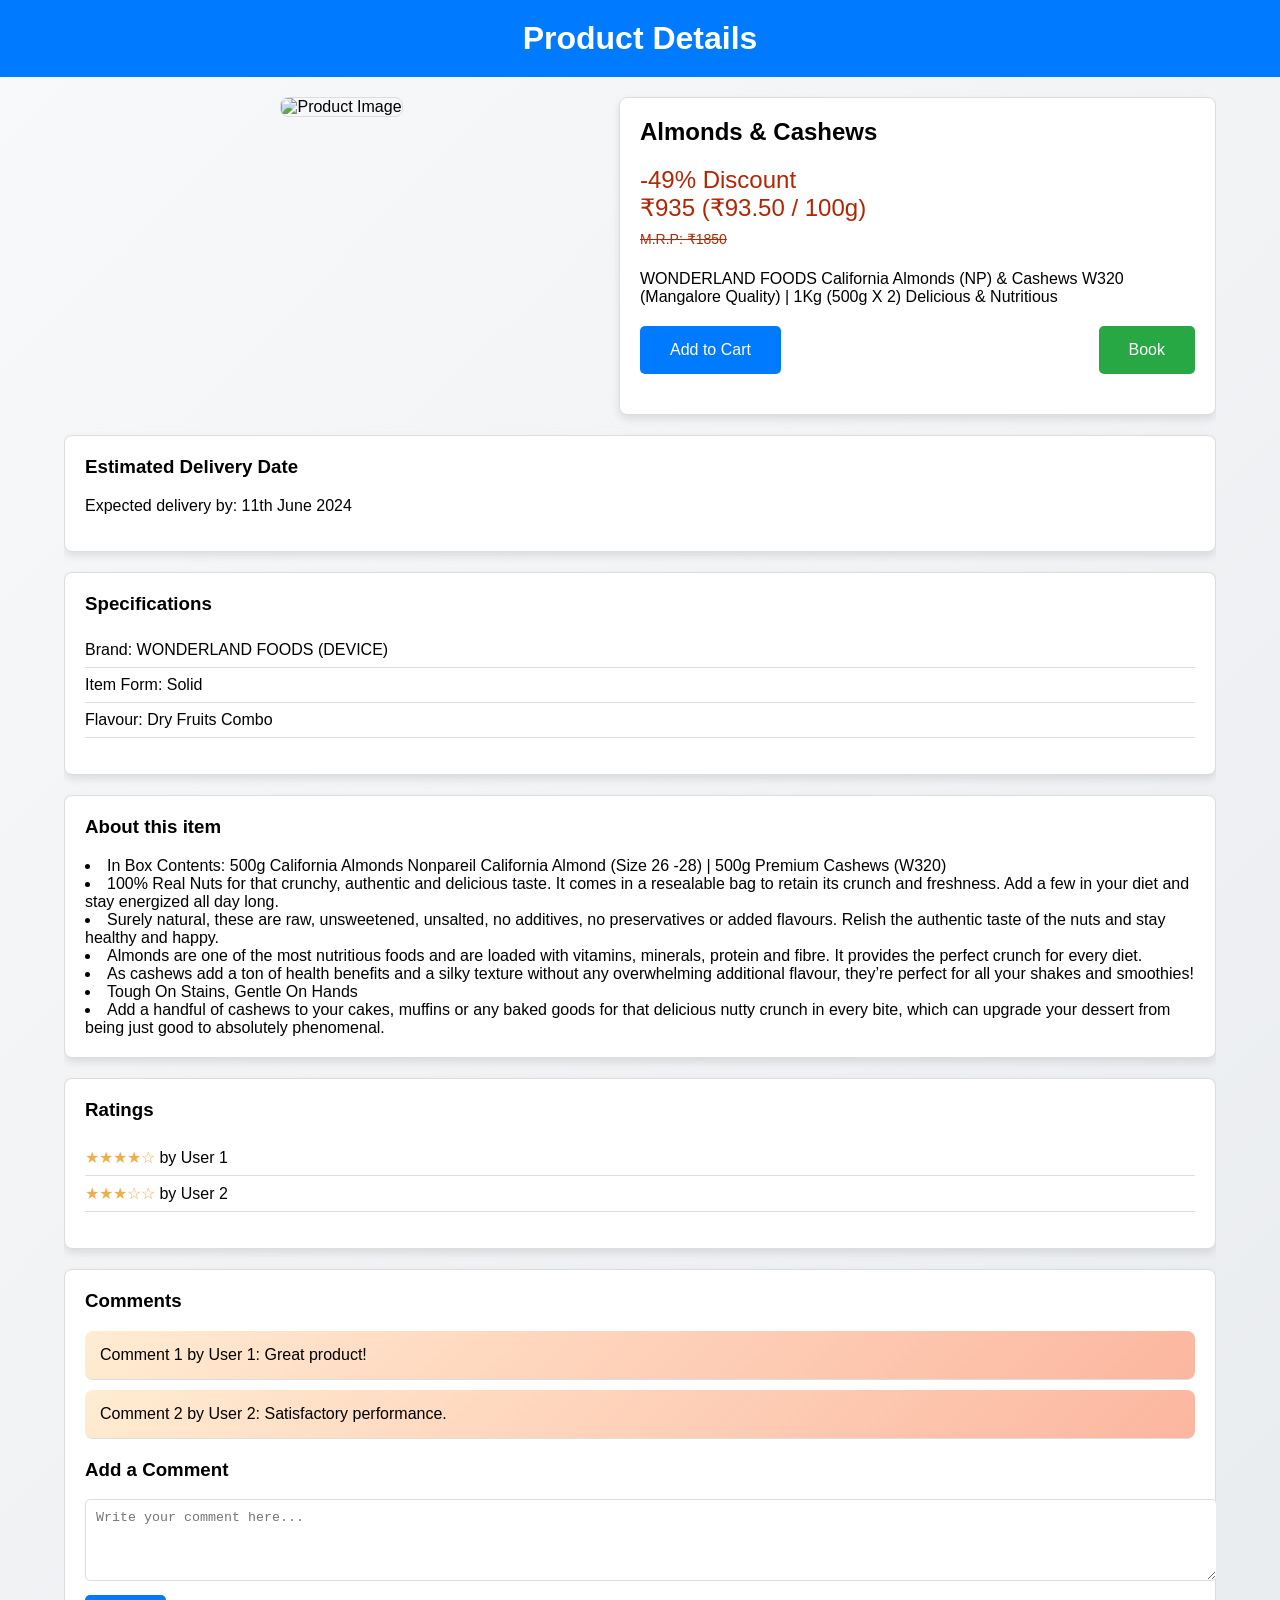
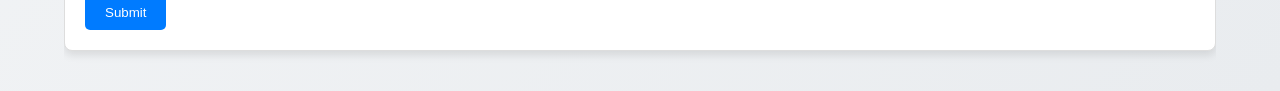
==== almonds.html @ 6115748b "Add files via upload" ====
<!DOCTYPE html>
<html lang="en">

<head>
    <meta charset="UTF-8">
    <meta name="viewport" content="width=device-width, initial-scale=1.0">
    <title>Almonds & Cashews</title>
    <style>
        body {
            font-family: Arial, sans-serif;
            margin: 0;
            padding: 0;
            background: linear-gradient(135deg, #f8f9fa, #e9ecef);
        }

        .container {
            width: 90%;
            margin: auto;
            overflow: hidden;
            padding: 20px 0;
        }

        .header {
            background: #007bff;
            color: #fff;
            padding: 20px 0;
            text-align: center;
        }

        .header h1 {
            margin: 0;
        }

        .product-detail {
            display: flex;
            flex-wrap: wrap;
            justify-content: space-between;
        }

        .product-images {
            flex: 1 1 45%;
            text-align: center;
        }

        .product-images img {
            width: 300px;
            height: 300px;
            border: 1px solid #ddd;
            border-radius: 8px;
            margin-bottom: 15px;
        }

        .product-info {
            flex: 1 1 45%;
            padding: 20px;
            border: 1px solid #ddd;
            border-radius: 8px;
            background: #fff;
            box-shadow: 0 4px 8px rgba(0, 0, 0, 0.1);
        }

        .product-info h2 {
            margin-top: 0;
        }

        .product-price {
            color: #b12704;
            font-size: 24px;
            margin: 20px 0;
        }

        .product-description {
            margin: 20px 0;
        }

        .buttons {
            display: flex;
            justify-content: space-between;
            margin: 20px 0;
        }

        .buttons a {
            display: inline-block;
            padding: 15px 30px;
            text-align: center;
            text-decoration: none;
            font-size: 16px;
            border-radius: 5px;
            transition: background 0.3s;
            color: #fff;
        }

        .add-to-cart {
            background: #007bff;
        }

        .add-to-cart:hover {
            background: #0056b3;
        }

        .book {
            background: #28a745;
        }

        .book:hover {
            background: #218838;
        }

        .product-specifications,
        .user-ratings,
        .comments,
        .delivery-date
         {
            margin: 20px 0;
            padding: 20px;
            border: 1px solid #ddd;
            border-radius: 8px;
            background: #fff;
            box-shadow: 0 4px 8px rgba(0, 0, 0, 0.1);
        }

        .product-specifications h3,
        .user-ratings h3,
        .comments h3,
        .delivery-date h3
         {
            margin-top: 0;
        }

        .product-specifications ul,
        .user-ratings ul,
        .comments ul {
            list-style-type: none;
            padding: 0;
        }

        .product-specifications ul li,
        .user-ratings ul li,
        .comments ul li {
            padding: 8px 0;
            border-bottom: 1px solid #ddd;
        }

        .rating {
            color: #f0ad4e;
        }

        .comment-form {
            margin-top: 20px;
        }

        .comment-form textarea {
            width: 100%;
            padding: 10px;
            border: 1px solid #ddd;
            border-radius: 5px;
        }

        .comment-form button {
            display: inline-block;
            padding: 10px 20px;
            margin-top: 10px;
            background: #007bff;
            color: #fff;
            border: none;
            border-radius: 5px;
            cursor: pointer;
            transition: background 0.3s;
        }

        .comment-form button:hover {
            background: #0056b3;
        }

        .comments ul li {
            background: linear-gradient(135deg, #ffecd2, #fcb69f);
            margin: 10px 0;
            padding: 15px;
            border-radius: 8px;
        }

        .mrp {
            font-size: 14px;
        }
    </style>
    <script>
        function addComment() {
            const commentText = document.getElementById('comment-text').value;
            const commentList = document.getElementById('comment-list');
            const newComment = document.createElement('li');
            newComment.textContent = commentText;
            newComment.style.background = 'linear-gradient(135deg, #ffecd2, #fcb69f)';
            newComment.style.margin = '10px 0';
            newComment.style.padding = '15px';
            newComment.style.borderRadius = '8px';
            commentList.appendChild(newComment);
            document.getElementById('comment-text').value = '';
        }
    </script>
</head>

<body>
    <div class="header">
        <h1>Product Details</h1>
    </div>
    <div class="container">
        <div class="product-detail">
            <div class="product-images">
                <img src="https://m.media-amazon.com/images/I/71aA1VM6pPL._AC_UL480_FMwebp_QL65_.jpg"
                    alt="Product Image">
            </div>
            <div class="product-info">
                <h2>Almonds & Cashews</h2>
                <div class="product-price">-49% Discount <br>₹935 (₹93.50 / 100g) <br><span class="mrp"><strike>M.R.P:
                            ₹1850</strike></span>
                </div>
                <div class="product-description">
                    <p>WONDERLAND FOODS California Almonds (NP) & Cashews W320 (Mangalore Quality) | 1Kg (500g X 2) Delicious & Nutritious
                    </p>
                </div>
                <div class="buttons">
                    <a href="cart.html" class="add-to-cart">Add to Cart</a>
                    <a href="book.html" class="book">Book</a>
                </div>
            </div>
        </div>
        <div class="delivery-date">
            <h3>Estimated Delivery Date</h3>
            <p>Expected delivery by: 11th June 2024</p>
        </div>
        <div class="product-specifications">
            <h3>Specifications</h3>
            <ul>
                <li>Brand:	WONDERLAND FOODS (DEVICE)</li>
                <li>Item Form:	Solid</li>
                <li>Flavour:	Dry Fruits Combo</li>
                
            </ul>
        </div>
        <div class="product-specifications">
            <h3>About this item</h3>
            <li>In Box Contents: 500g California Almonds Nonpareil California Almond (Size 26 -28) | 500g Premium Cashews (W320)</li>
            <li>100% Real Nuts for that crunchy, authentic and delicious taste. It comes in a resealable bag to retain its crunch and freshness. Add a few in your diet and stay energized all day long.</li>
            <li>Surely natural, these are raw, unsweetened, unsalted, no additives, no preservatives or added flavours. Relish the authentic taste of the nuts and stay healthy and happy.</li>
           <li>Almonds are one of the most nutritious foods and are loaded with vitamins, minerals, protein and fibre. It provides the perfect crunch for every diet.</li>
            <li>As cashews add a ton of health benefits and a silky texture without any overwhelming additional flavour, they’re perfect for all your shakes and smoothies!</li>
           <li> Tough On Stains, Gentle On Hands</li>
           <li> Add a handful of cashews to your cakes, muffins or any baked goods for that delicious nutty crunch in every bite, which can upgrade your dessert from being just good to absolutely phenomenal.</li>
        </div>
        
        <div class="user-ratings">
            <h3>Ratings</h3>
            <ul>
                <li>
                    <span class="rating">★★★★☆</span> by User 1
                </li>
                <li>
                    <span class="rating">★★★☆☆</span> by User 2
                </li>
            </ul>
        </div>
        <div class="comments">
            <h3>Comments</h3>
            <ul id="comment-list">
                <li>Comment 1 by User 1: Great product!</li>
                <li>Comment 2 by User 2: Satisfactory performance.</li>
            </ul>
            <div class="comment-form">
                <h3>Add a Comment</h3>
                <textarea id="comment-text" rows="4" placeholder="Write your comment here..."></textarea>
                <button type="button" onclick="addComment()">Submit</button>
            </div>
        </div>
    </div>
</body>

</html>
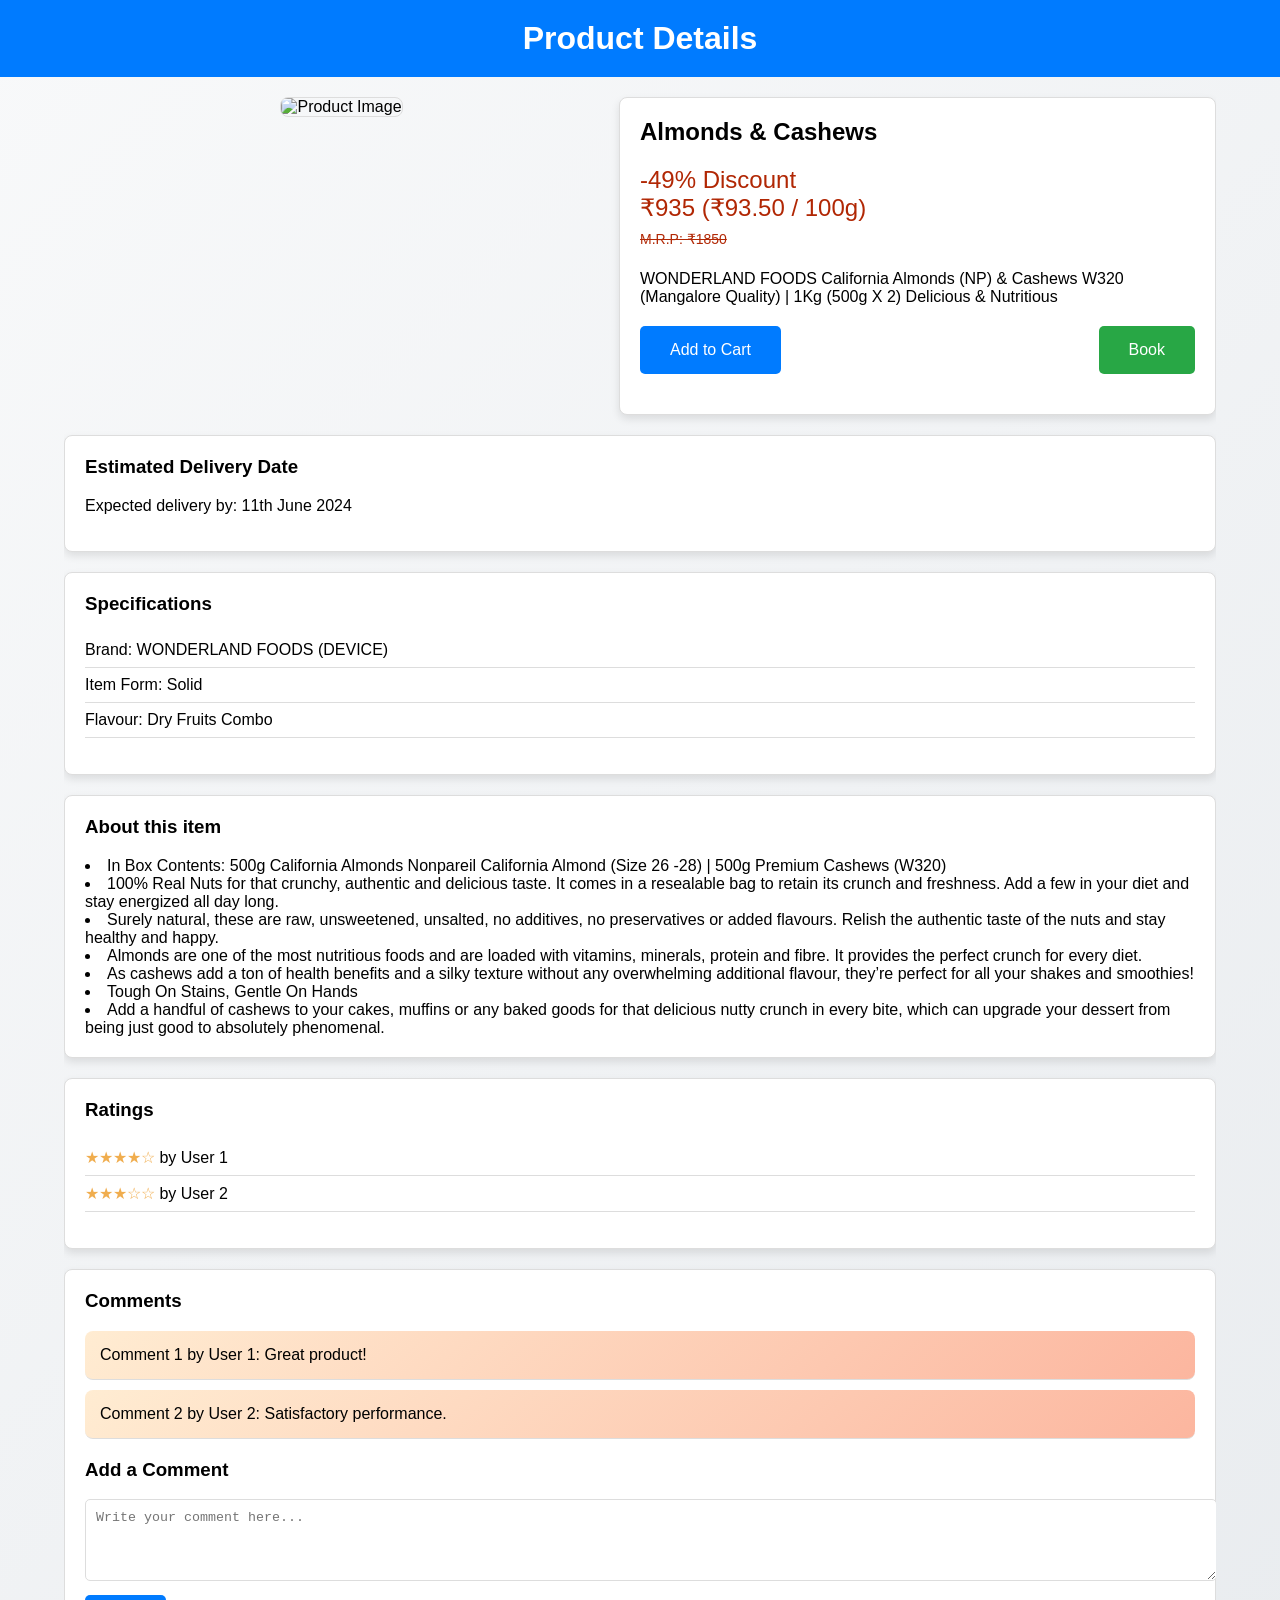
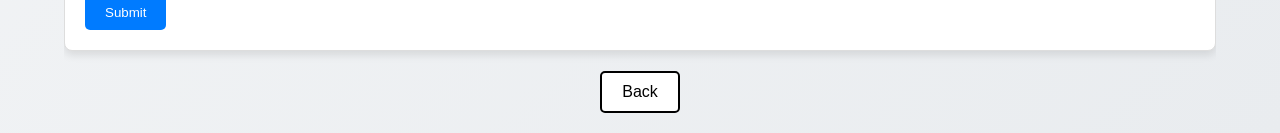
==== commit f83ab9f2: "Add files via upload" ====
--- a/almonds.html
+++ b/almonds.html
@@ -182,6 +182,28 @@
         .mrp {
             font-size: 14px;
         }
+        .back-button {
+            margin-top: 20px;
+            text-align: center;
+        }
+        
+        .btn {
+            display: inline-block;
+            padding: 10px 20px;
+            background-color: white;
+            color: black;
+            text-decoration: none;
+            border:2px solid;
+            border-radius: 5px;
+            transition: background-color 0.3s ease;
+        }
+        
+        .btn:hover {
+            background-color: #ff5c5c;
+            color: white;
+        }
+        
+        
     </style>
     <script>
         function addComment() {
@@ -271,6 +293,9 @@
                 <button type="button" onclick="addComment()">Submit</button>
             </div>
         </div>
+        <div class="back-button">
+            <a href="grocery.html" class="btn">Back</a>
+        </div>
     </div>
 </body>
 
